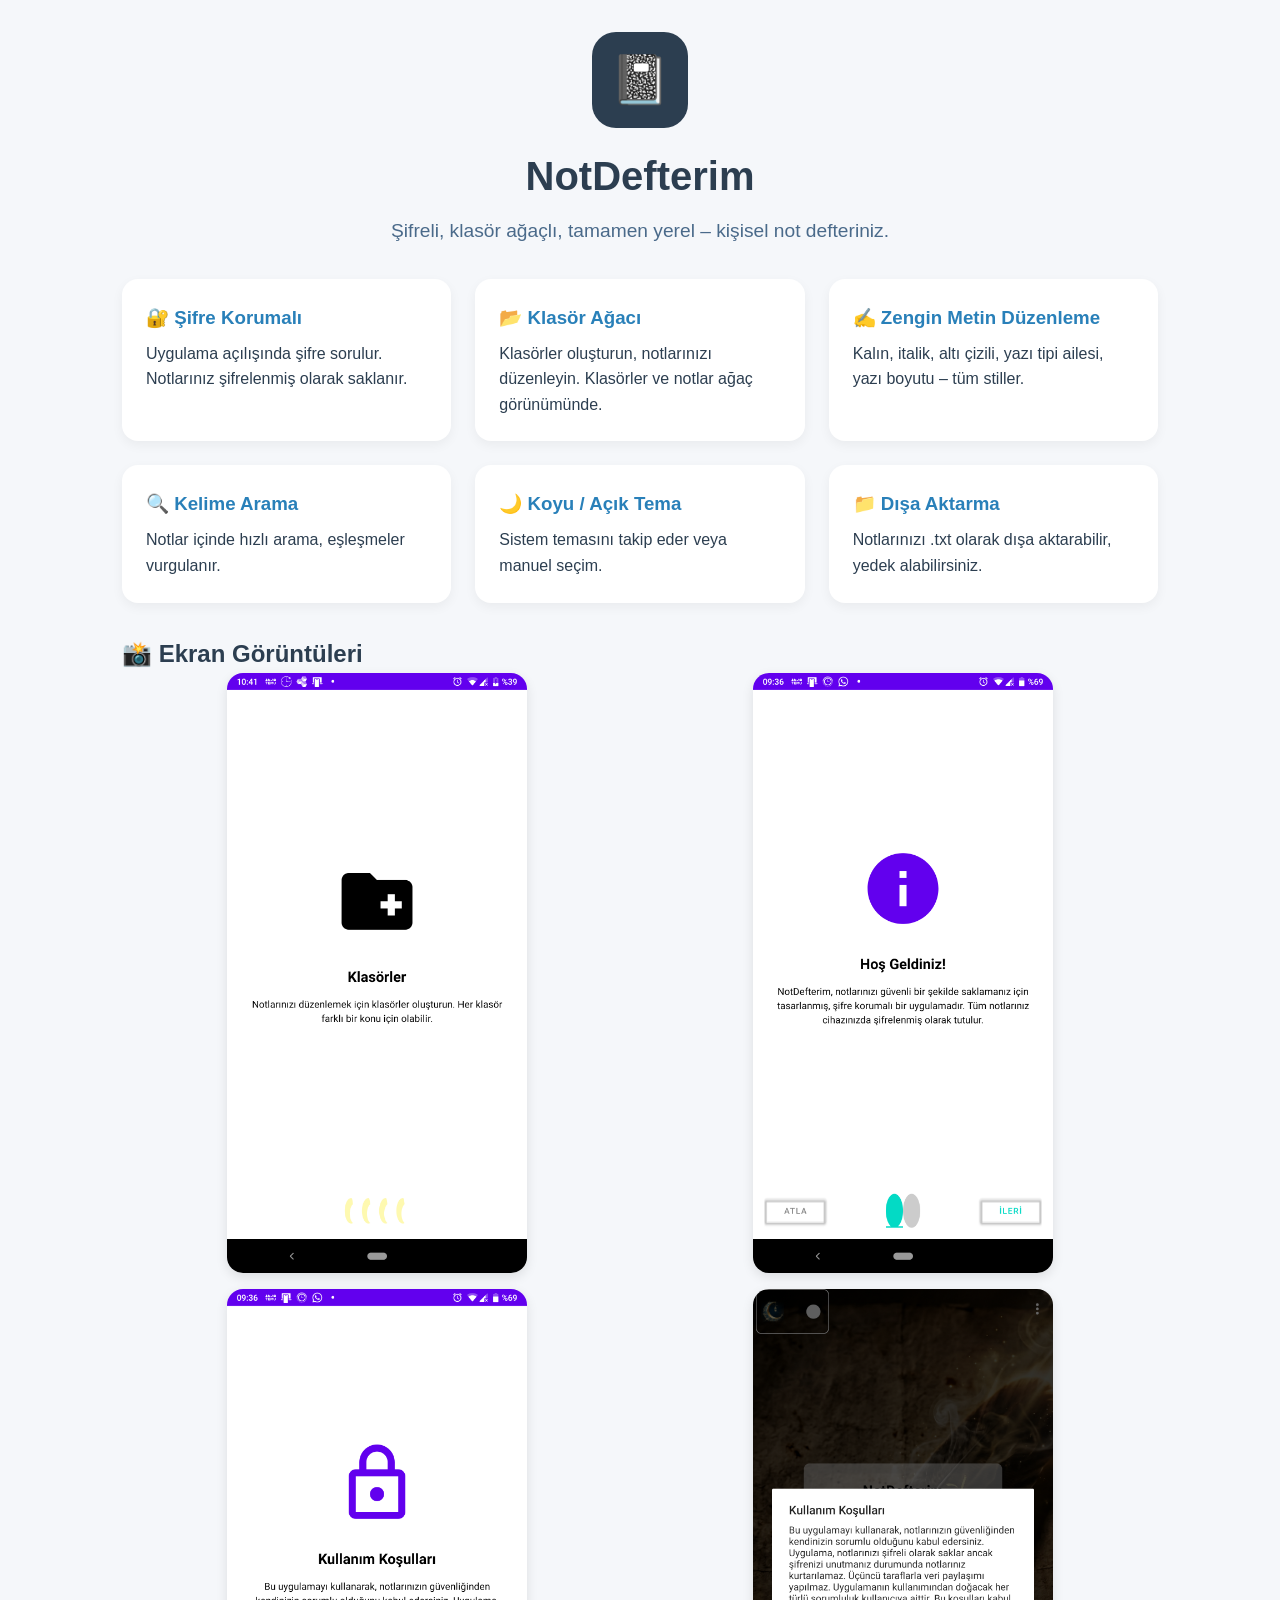
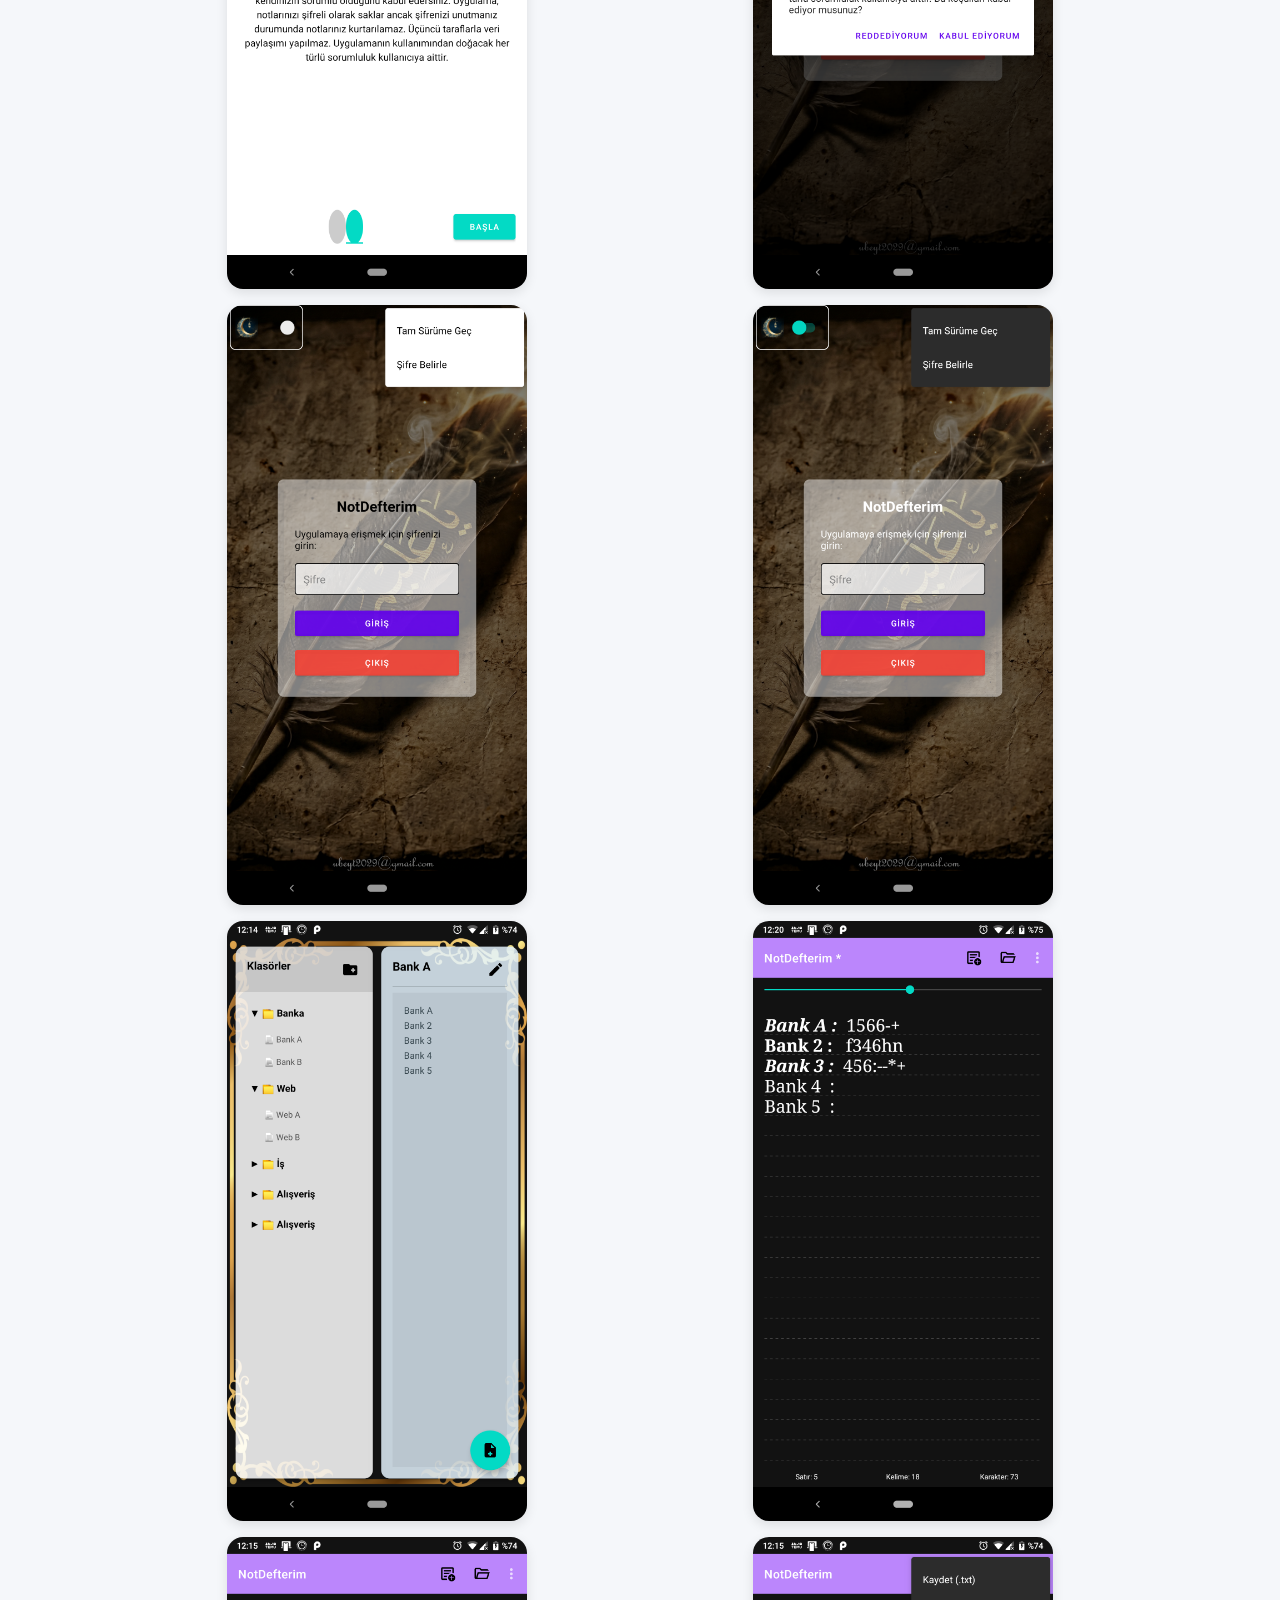
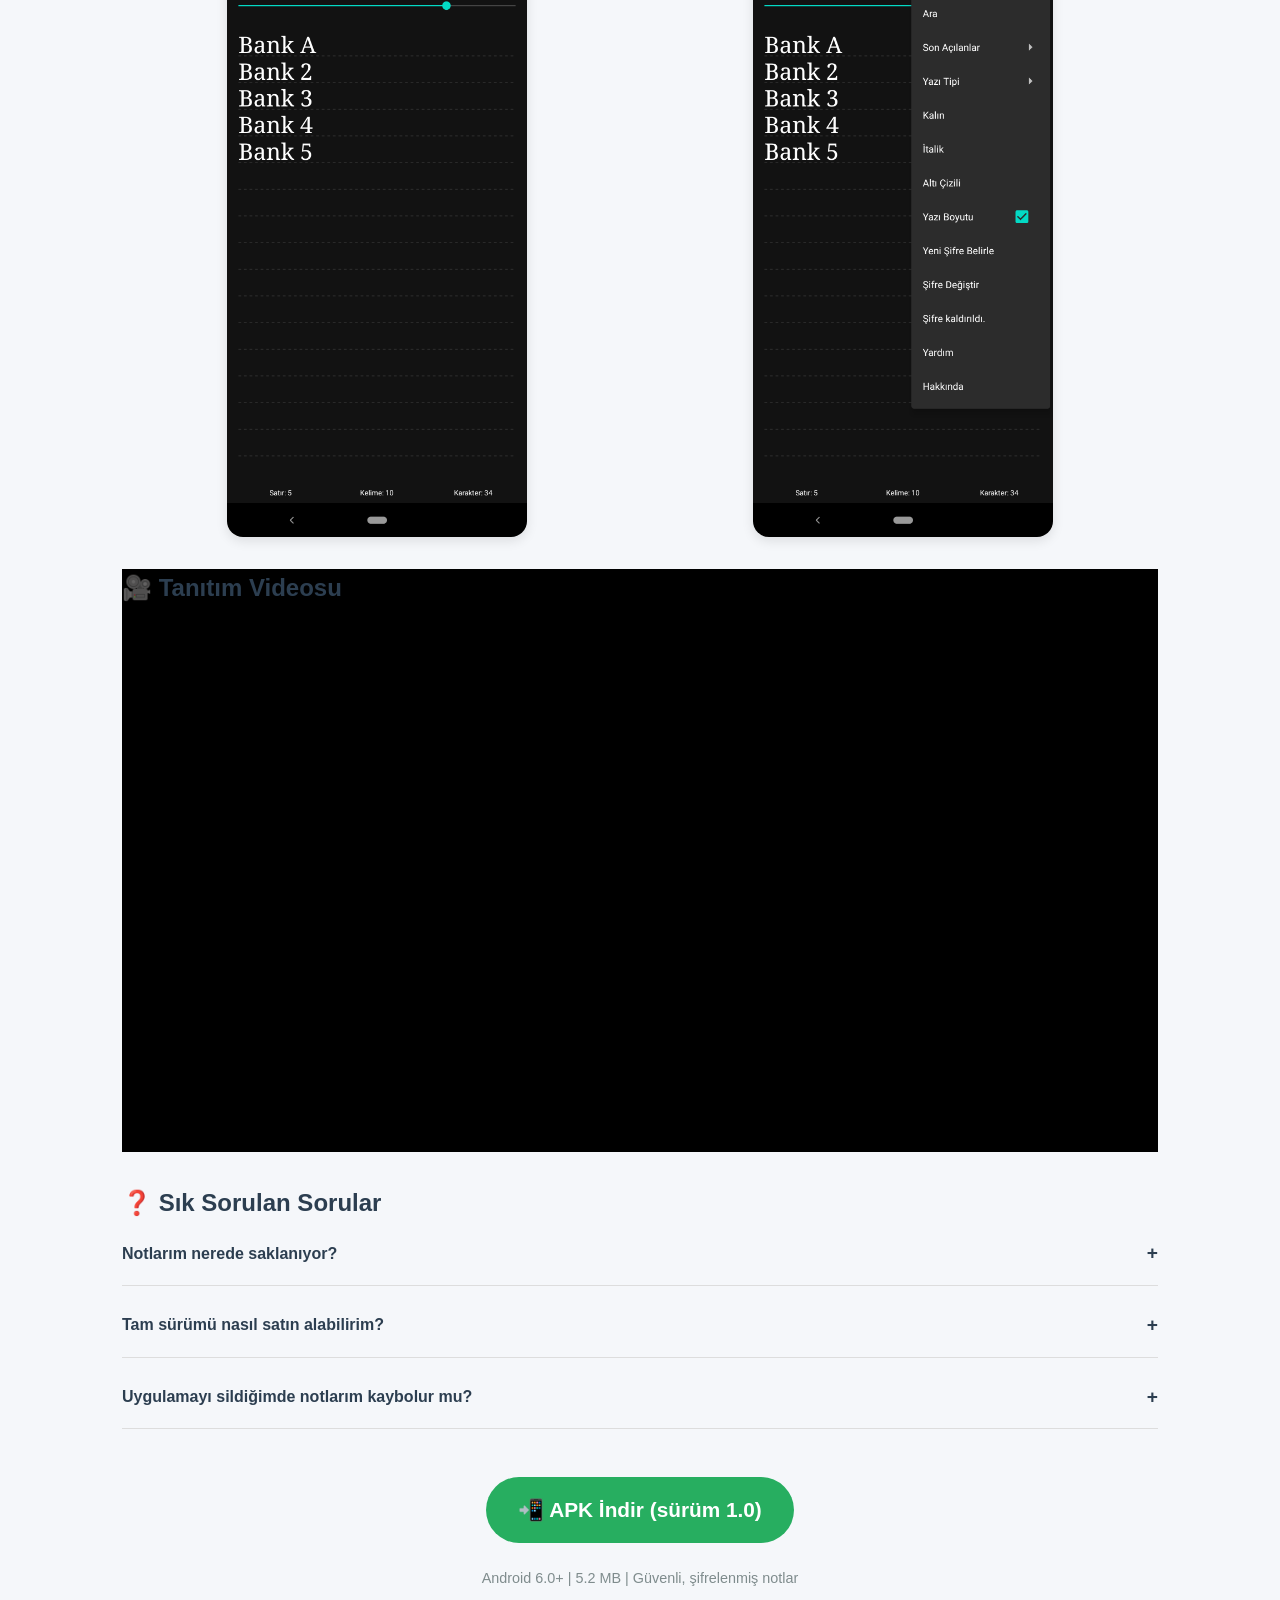
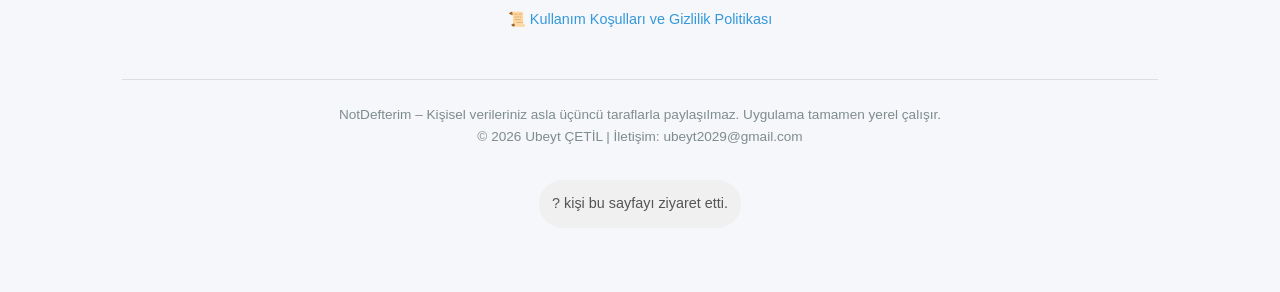
==== index.html @ 3878134a "Update index.html" ====
<!DOCTYPE html>
<html lang="tr">
<head>
    <meta charset="UTF-8">
    <meta name="viewport" content="width=device-width, initial-scale=1.0, user-scalable=yes">
    <title>NotDefterim – Şifreli Not Defteri Uygulaması</title>
    <link rel="stylesheet" href="style.css">
    <style>
        /* Ekran görüntüleri için geçici ek stil – style.css içinde de olabilir */
        .screenshot-grid {
            display: grid;
            grid-template-columns: repeat(2, 1fr);
            gap: 1rem;
            justify-items: center;
            align-items: center;
        }
        .screenshot-grid img {
            width: 100%;
            max-width: 300px;
            border-radius: 16px;
            box-shadow: 0 4px 12px rgba(0,0,0,0.1);
            transition: transform 0.2s, box-shadow 0.2s;
            cursor: pointer;
        }
        .screenshot-grid img:hover {
            transform: scale(1.02);
            box-shadow: 0 8px 20px rgba(0,0,0,0.2);
        }
        @media (max-width: 600px) {
            .screenshot-grid {
                grid-template-columns: 1fr;
            }
        }
    </style>
</head>
<body>
    <div class="container">
        <header>
            <div class="app-icon">📓</div>
            <h1>NotDefterim</h1>
            <div class="tagline">Şifreli, klasör ağaçlı, tamamen yerel – kişisel not defteriniz.</div>
        </header>

        <div class="features">
            <div class="feature-card"><h3>🔐 Şifre Korumalı</h3><p>Uygulama açılışında şifre sorulur. Notlarınız şifrelenmiş olarak saklanır.</p></div>
            <div class="feature-card"><h3>📂 Klasör Ağacı</h3><p>Klasörler oluşturun, notlarınızı düzenleyin. Klasörler ve notlar ağaç görünümünde.</p></div>
            <div class="feature-card"><h3>✍️ Zengin Metin Düzenleme</h3><p>Kalın, italik, altı çizili, yazı tipi ailesi, yazı boyutu – tüm stiller.</p></div>
            <div class="feature-card"><h3>🔍 Kelime Arama</h3><p>Notlar içinde hızlı arama, eşleşmeler vurgulanır.</p></div>
            <div class="feature-card"><h3>🌙 Koyu / Açık Tema</h3><p>Sistem temasını takip eder veya manuel seçim.</p></div>
            <div class="feature-card"><h3>📁 Dışa Aktarma</h3><p>Notlarınızı .txt olarak dışa aktarabilir, yedek alabilirsiniz.</p></div>
        </div>

        <!-- 📸 EKRAN GÖRÜNTÜLERİ -->
        <div class="screenshots">
            <h2>📸 Ekran Görüntüleri</h2>
            <div class="screenshot-grid" id="screenshotGrid"></div>
        </div>

        <!-- 🎥 TANITIM VİDEOSU -->
        <div class="video-container">
            <h2>🎥 Tanıtım Videosu</h2>
            <iframe width="560" height="315" src="https://www.youtube.com/embed/MtY64tT4dWA" 
                    title="YouTube video player" frameborder="0" allowfullscreen></iframe>
        </div>

        <!-- ❓ SSS (Akordeon) -->
        <div class="faq">
            <h2>❓ Sık Sorulan Sorular</h2>
            <div class="faq-item"><div class="faq-question">Notlarım nerede saklanıyor? <span class="faq-icon">+</span></div><div class="faq-answer">Notlarınız yalnızca cihazınızda, uygulamanın özel veri klasöründe saklanır. Bizimle veya herhangi bir sunucuyla paylaşılmaz.</div></div>
            <div class="faq-item"><div class="faq-question">Tam sürümü nasıl satın alabilirim? <span class="faq-icon">+</span></div><div class="faq-answer">Uygulama içindeki “Tam Sürüme Geç” menüsünden cihaz ID’nizi kopyalayıp, belirtilen IBAN’a ödeme yaparak lisans anahtarı alabilirsiniz.</div></div>
            <div class="faq-item"><div class="faq-question">Uygulamayı sildiğimde notlarım kaybolur mu? <span class="faq-icon">+</span></div><div class="faq-answer">Evet, uygulama silindiğinde tüm veriler (notlar, klasörler) cihazdan kaldırılır. Dışa aktarma özelliği ile yedek almanızı öneririz.</div></div>
        </div>

        <div style="text-align: center;">
            <a href="NotDefterim.apk" class="download-btn" download>📲 APK İndir (sürüm 1.0)</a>
            <div class="version-info">Android 6.0+ | 5.2 MB | Güvenli, şifrelenmiş notlar</div>
        </div>

        <div class="legal-link">
            <a href="#" id="showTermsLink">📜 Kullanım Koşulları ve Gizlilik Politikası</a>
        </div>

        <footer>
            <p>NotDefterim – Kişisel verileriniz asla üçüncü taraflarla paylaşılmaz. Uygulama tamamen yerel çalışır.</p>
            <p>© 2026 Ubeyt ÇETİL | İletişim: ubeyt2029@gmail.com</p>
            <div class="counter-card">
                <span id="visitCount">Yükleniyor...</span> kişi bu sayfayı ziyaret etti.
            </div>
        </footer>
    </div>

    <!-- Modal (Kullanım Koşulları) -->
    <div id="termsModal" class="modal">
        <div class="modal-content"><span class="close">&times;</span> ... (modal içeriği aynı kalabilir) ... </div>
    </div>

    <script>
        // 📸 Ekran görüntüleri (dosya adlarını klasördeki adlarla eşleştirin)
        const screenshotNames = [
            "Screenshot0.png", "Screenshot1.png", "Screenshot2.png", "Screenshot3.png",
            "Screenshot4.png", "Screenshot5.png", "Screenshot6.png", "Screenshot7.png",
            "Screenshot8.png", "Screenshot9.png"
        ];
        const grid = document.getElementById("screenshotGrid");
        screenshotNames.forEach(name => {
            const img = document.createElement("img");
            img.src = `screenshots/${name}`;
            img.alt = "NotDefterim ekran görüntüsü";
            img.style.cursor = "pointer";
            img.addEventListener("click", () => window.open(img.src, "_blank"));
            grid.appendChild(img);
        });

        // ❓ Akordeon (SSS)
        document.querySelectorAll('.faq-question').forEach(q => {
            q.addEventListener('click', () => {
                const answer = q.parentElement.querySelector('.faq-answer');
                const icon = q.querySelector('.faq-icon');
                answer.classList.toggle('show');
                icon.classList.toggle('rotate');
            });
        });

        // 📊 Sayfa görüntüleme sayacı (CountAPI)
        fetch('https://api.countapi.xyz/hit/ubeyt2029-stack.github.io/visits')
            .then(response => response.json())
            .then(data => {
                document.getElementById('visitCount').innerText = data.value;
            })
            .catch(() => {
                document.getElementById('visitCount').innerText = '?';
            });

        // Modal işlemleri (Kullanım Koşulları)
        var modal = document.getElementById("termsModal");
        var link = document.getElementById("showTermsLink");
        var span = document.getElementsByClassName("close")[0];
        link.onclick = function(event) { event.preventDefault(); modal.style.display = "block"; }
        span.onclick = function() { modal.style.display = "none"; }
        window.onclick = function(event) { if (event.target == modal) modal.style.display = "none"; }
    </script>
</body>
</html>
---- style.css ----
/* Genel stiller (mevcut stilleriniz buraya eklenmiştir) */
* {
    margin: 0;
    padding: 0;
    box-sizing: border-box;
}
body {
    font-family: 'Segoe UI', Tahoma, Geneva, Verdana, sans-serif;
    background: #f5f7fa;
    color: #2c3e50;
    line-height: 1.6;
}
.container {
    max-width: 1100px;
    margin: 0 auto;
    padding: 2rem;
}
header {
    text-align: center;
    margin-bottom: 2rem;
}
.app-icon {
    width: 96px;
    height: 96px;
    background: #2c3e50;
    border-radius: 24px;
    margin: 0 auto 1rem;
    display: flex;
    align-items: center;
    justify-content: center;
    font-size: 3rem;
    color: white;
}
h1 {
    font-size: 2.5rem;
    margin-bottom: 0.5rem;
}
.tagline {
    font-size: 1.2rem;
    color: #4a6a8a;
    margin-bottom: 2rem;
}
.features {
    display: grid;
    grid-template-columns: repeat(auto-fit, minmax(280px, 1fr));
    gap: 1.5rem;
    margin-bottom: 2rem;
}
.feature-card {
    background: white;
    border-radius: 16px;
    padding: 1.5rem;
    box-shadow: 0 4px 12px rgba(0,0,0,0.05);
    transition: transform 0.2s;
}
.feature-card:hover {
    transform: translateY(-4px);
}
.feature-card h3 {
    margin-bottom: 0.5rem;
    color: #2980b9;
}
.download-btn {
    display: inline-block;
    background: #27ae60;
    color: white;
    font-size: 1.3rem;
    font-weight: bold;
    padding: 1rem 2rem;
    border-radius: 48px;
    text-decoration: none;
    transition: background 0.2s;
    margin: 1rem 0;
}
.download-btn:hover {
    background: #219653;
}
.version-info {
    font-size: 0.9rem;
    color: #7f8c8d;
    margin-top: 0.5rem;
}
.legal-link {
    text-align: center;
    margin-top: 1rem;
}
.legal-link a {
    color: #3498db;
    text-decoration: none;
    font-size: 0.9rem;
}
.legal-link a:hover {
    text-decoration: underline;
}
footer {
    text-align: center;
    margin-top: 3rem;
    padding-top: 1.5rem;
    border-top: 1px solid #ddd;
    font-size: 0.85rem;
    color: #7f8c8d;
}

/* Modal (Kullanım Koşulları) */
.modal {
    display: none;
    position: fixed;
    z-index: 1000;
    left: 0;
    top: 0;
    width: 100%;
    height: 100%;
    background-color: rgba(0,0,0,0.5);
}
.modal-content {
    background-color: #fefefe;
    margin: 5% auto;
    padding: 20px;
    border-radius: 12px;
    width: 90%;
    max-width: 800px;
    max-height: 80%;
    overflow-y: auto;
    box-shadow: 0 4px 12px rgba(0,0,0,0.3);
}
.close {
    color: #aaa;
    float: right;
    font-size: 28px;
    font-weight: bold;
    cursor: pointer;
}
.close:hover {
    color: black;
}

/* Ekran görüntüleri grid (9 fotoğraf, 2'li sıra) */
.screenshots {
    margin: 2rem 0;
}
.screenshot-grid {
    display: grid;
    grid-template-columns: repeat(auto-fill, minmax(280px, 1fr));
    gap: 1.5rem;
    justify-items: center;
    align-items: center;
}
.screenshot-grid img {
    width: 100%;
    max-width: 300px;
    border-radius: 16px;
    box-shadow: 0 8px 20px rgba(0,0,0,0.1);
    transition: transform 0.3s ease, box-shadow 0.3s ease;
    cursor: pointer;
}
.screenshot-grid img:hover {
    transform: scale(1.02);
    box-shadow: 0 12px 28px rgba(0,0,0,0.2);
}

/* Video bölümü (responsive) */
.video-section {
    margin: 2rem 0;
}
.video-container {
    position: relative;
    padding-bottom: 56.25%; /* 16:9 */
    height: 0;
    overflow: hidden;
    max-width: 100%;
    background: #000;
    margin: 1rem 0;
}
.video-container iframe {
    position: absolute;
    top: 0;
    left: 0;
    width: 100%;
    height: 100%;
}

/* SSS Akordeon */
.faq {
    margin: 2rem 0;
}
.faq-item {
    border-bottom: 1px solid #ddd;
    margin-bottom: 0.5rem;
}
.faq-question {
    font-weight: bold;
    cursor: pointer;
    padding: 1rem 0;
    display: flex;
    justify-content: space-between;
    align-items: center;
}
.faq-answer {
    display: none;
    padding-bottom: 1rem;
    line-height: 1.5;
}
.faq-answer.show {
    display: block;
}
.faq-icon {
    font-size: 1.2rem;
    transition: transform 0.2s;
}
.faq-icon.rotate {
    transform: rotate(45deg);
}

/* Sayfa görüntüleme sayacı */
.counter-card {
    text-align: center;
    margin: 2rem auto;
    padding: 0.8rem;
    background: #f0f0f0;
    border-radius: 40px;
    display: inline-block;
    width: auto;
    font-size: 0.9rem;
    color: #555;
}

/* Lightbox (resim büyütme) */
.lightbox {
    display: none;
    position: fixed;
    z-index: 2000;
    left: 0;
    top: 0;
    width: 100%;
    height: 100%;
    background-color: rgba(0,0,0,0.9);
    justify-content: center;
    align-items: center;
    cursor: pointer;
}
.lightbox-content {
    max-width: 90%;
    max-height: 90%;
    object-fit: contain;
    box-shadow: 0 0 20px rgba(0,0,0,0.5);
}
.lightbox-close {
    position: absolute;
    top: 20px;
    right: 35px;
    color: #fff;
    font-size: 40px;
    font-weight: bold;
    cursor: pointer;
}
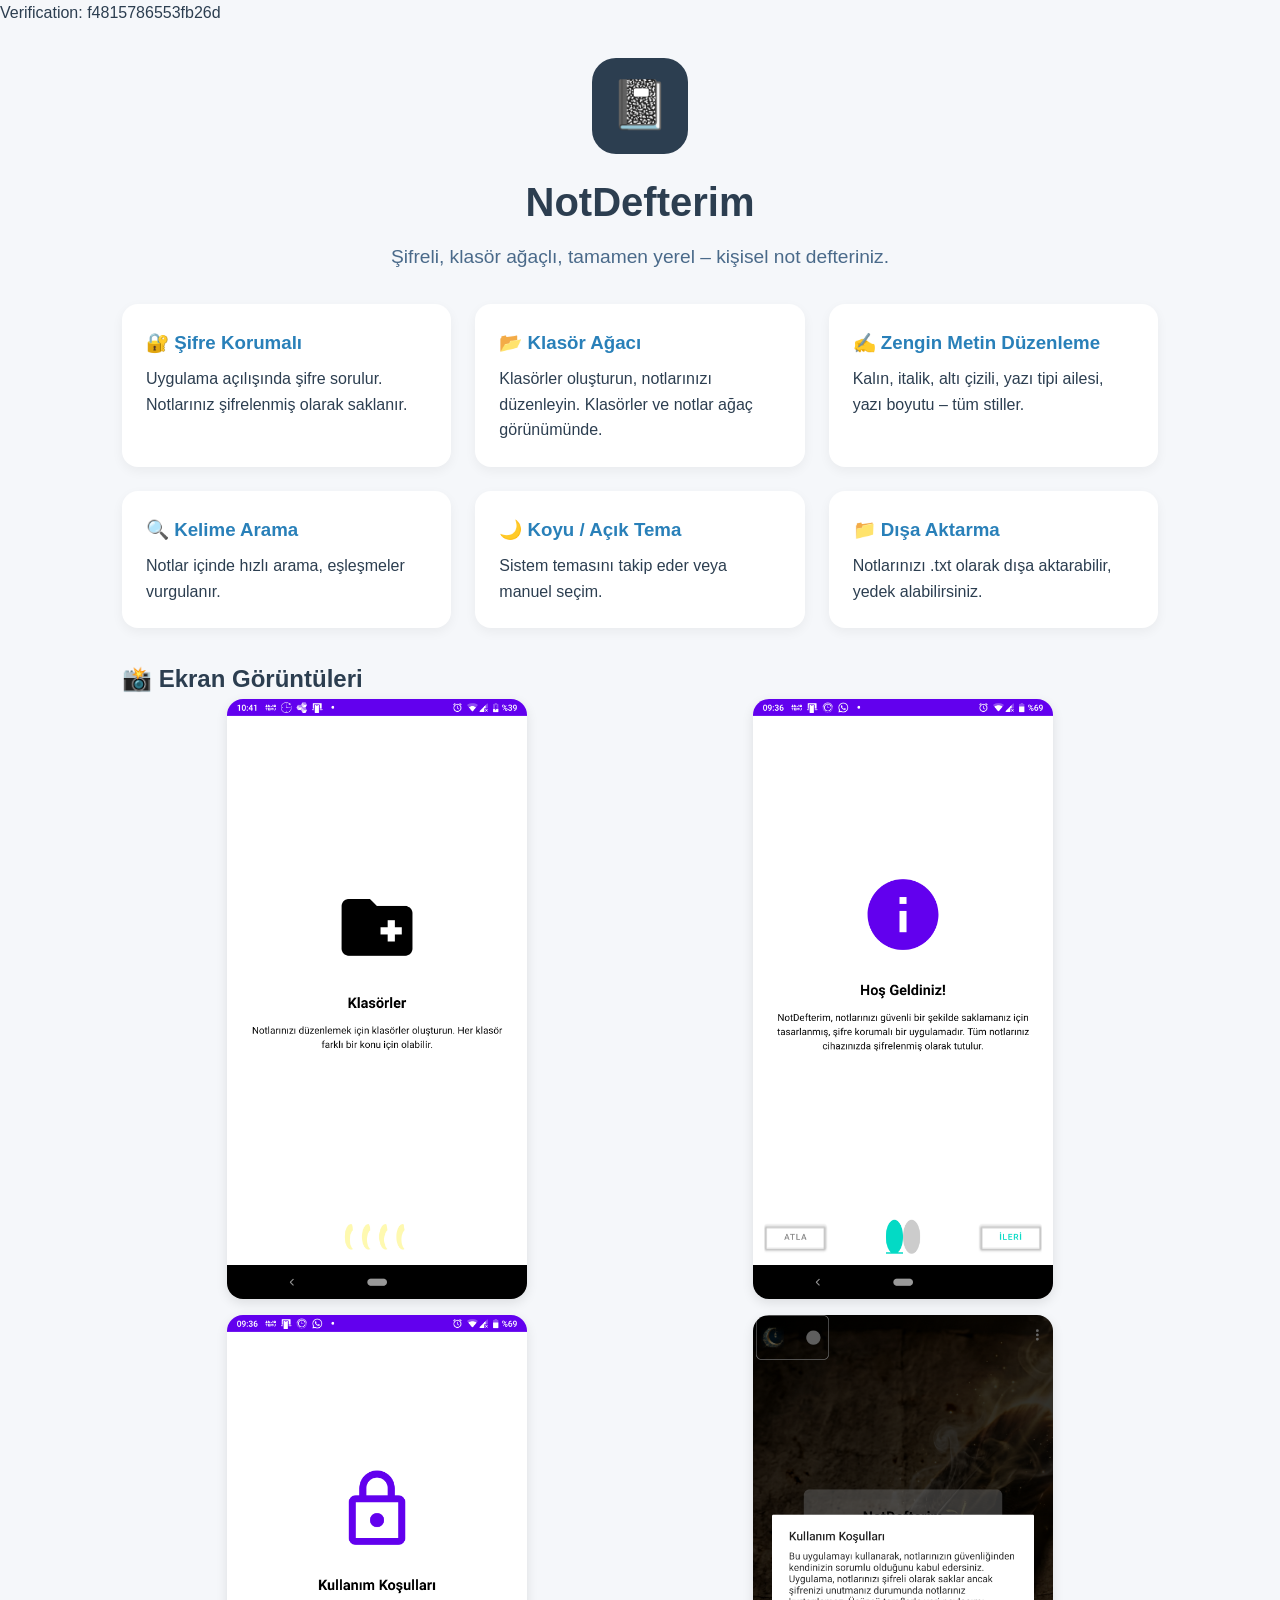
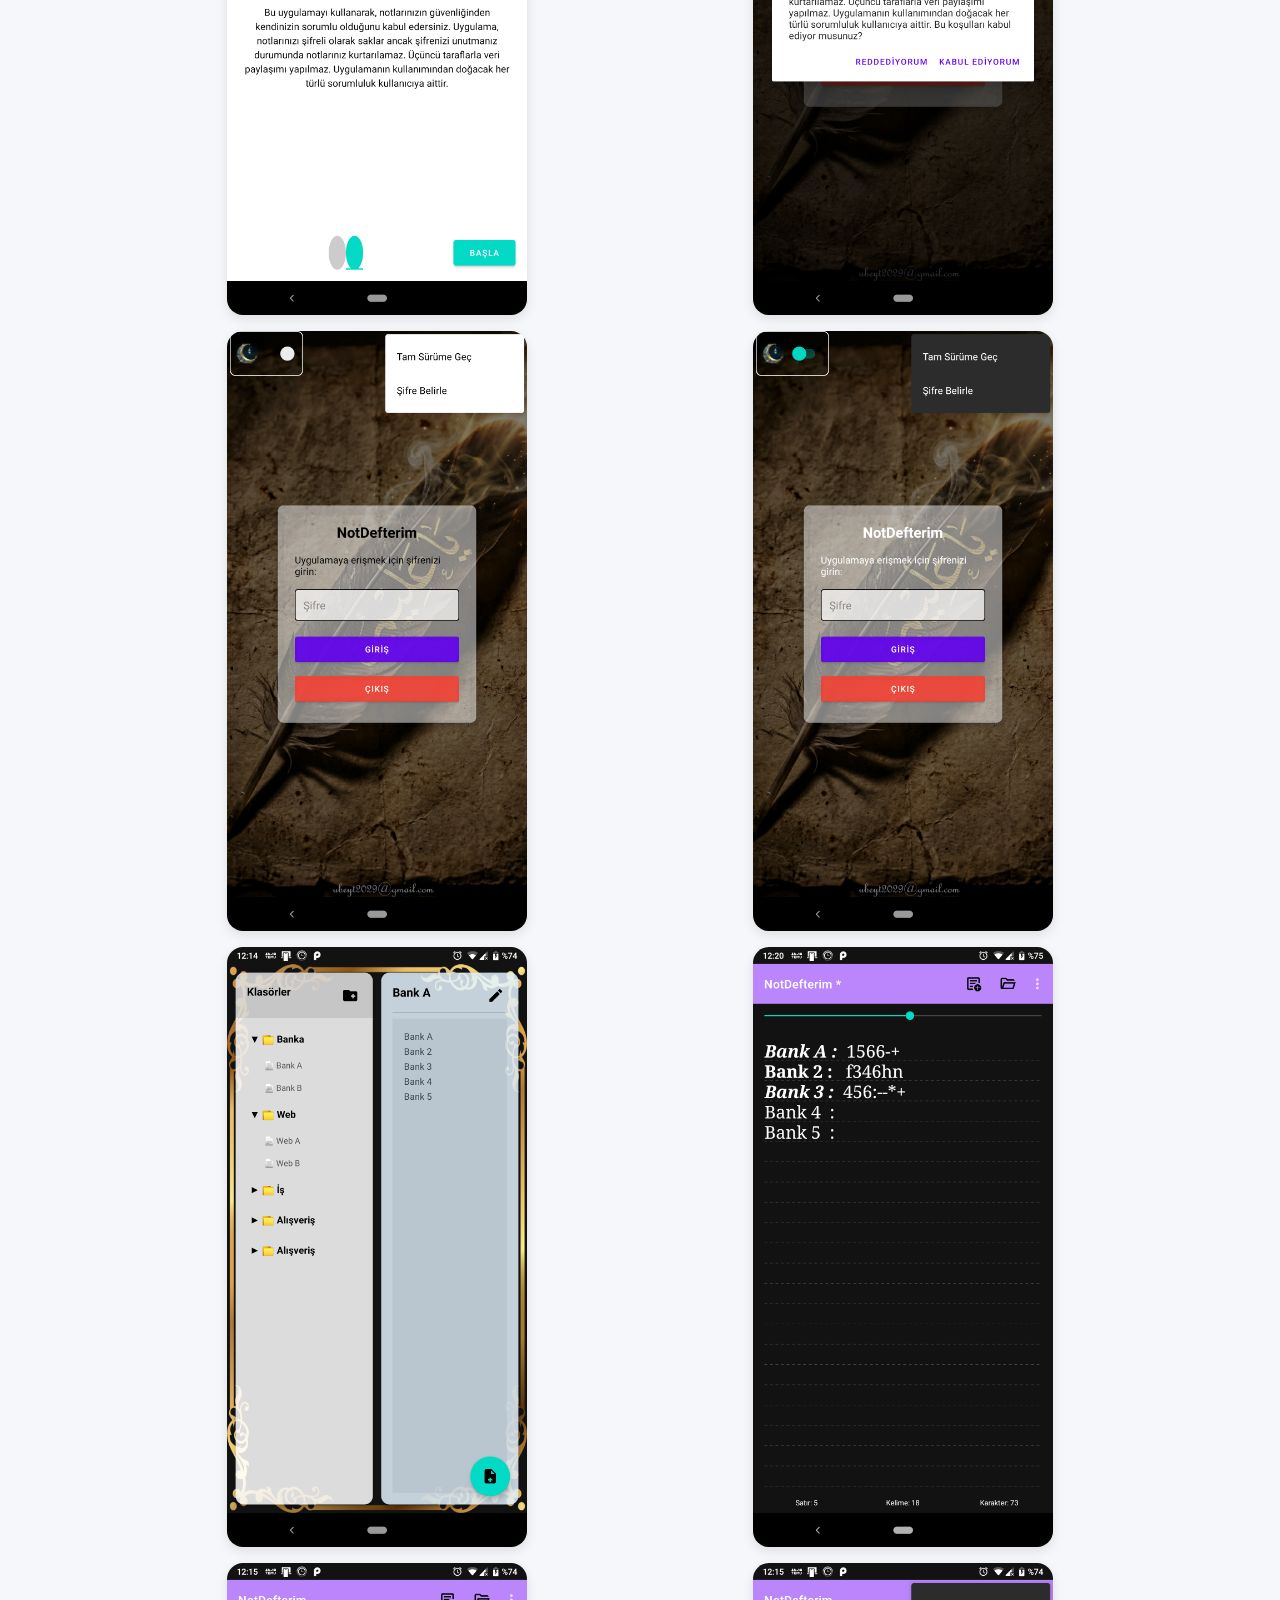
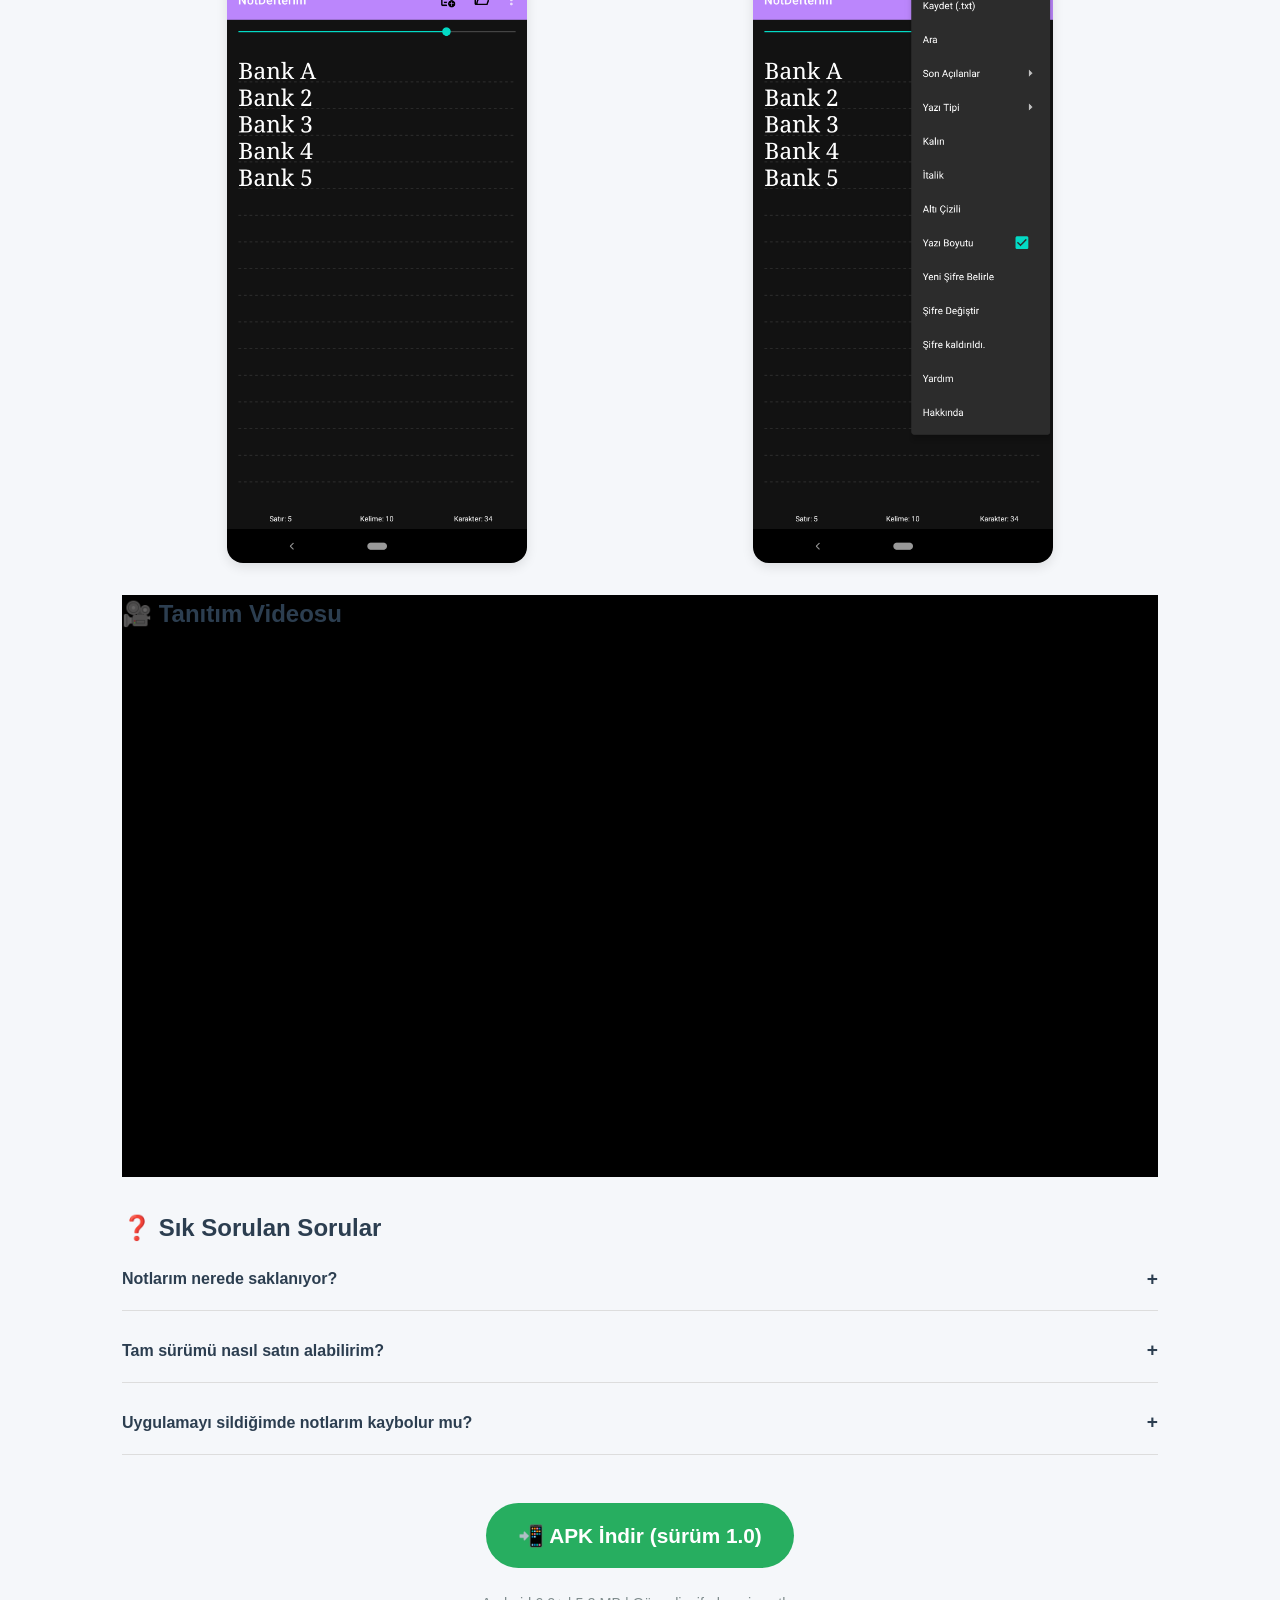
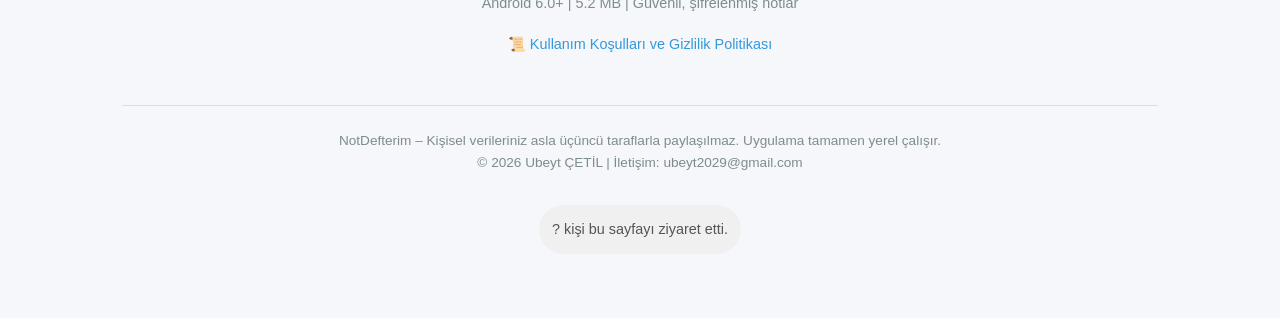
==== commit 7f8e75b8: "Fix HTML encoding issues in index.html" ====
--- a/index.html
+++ b/index.html
@@ -32,6 +32,12 @@
             }
         }
     </style>
+    <html>
+    <head>
+        <meta http-equiv="Content-Type" content="text/html; charset=UTF-8">
+    </head>
+    <body>Verification: f4815786553fb26d</body>
+</html>
 </head>
 <body>
     <div class="container">
@@ -137,7 +143,8 @@
         var span = document.getElementsByClassName("close")[0];
         link.onclick = function(event) { event.preventDefault(); modal.style.display = "block"; }
         span.onclick = function() { modal.style.display = "none"; }
-        window.onclick = function(event) { if (event.target == modal) modal.style.display = "none"; }
+        window.onclick = function(event) { if (event.target == modal) modal.style.display = "none"; 
+}
     </script>
 </body>
 </html>
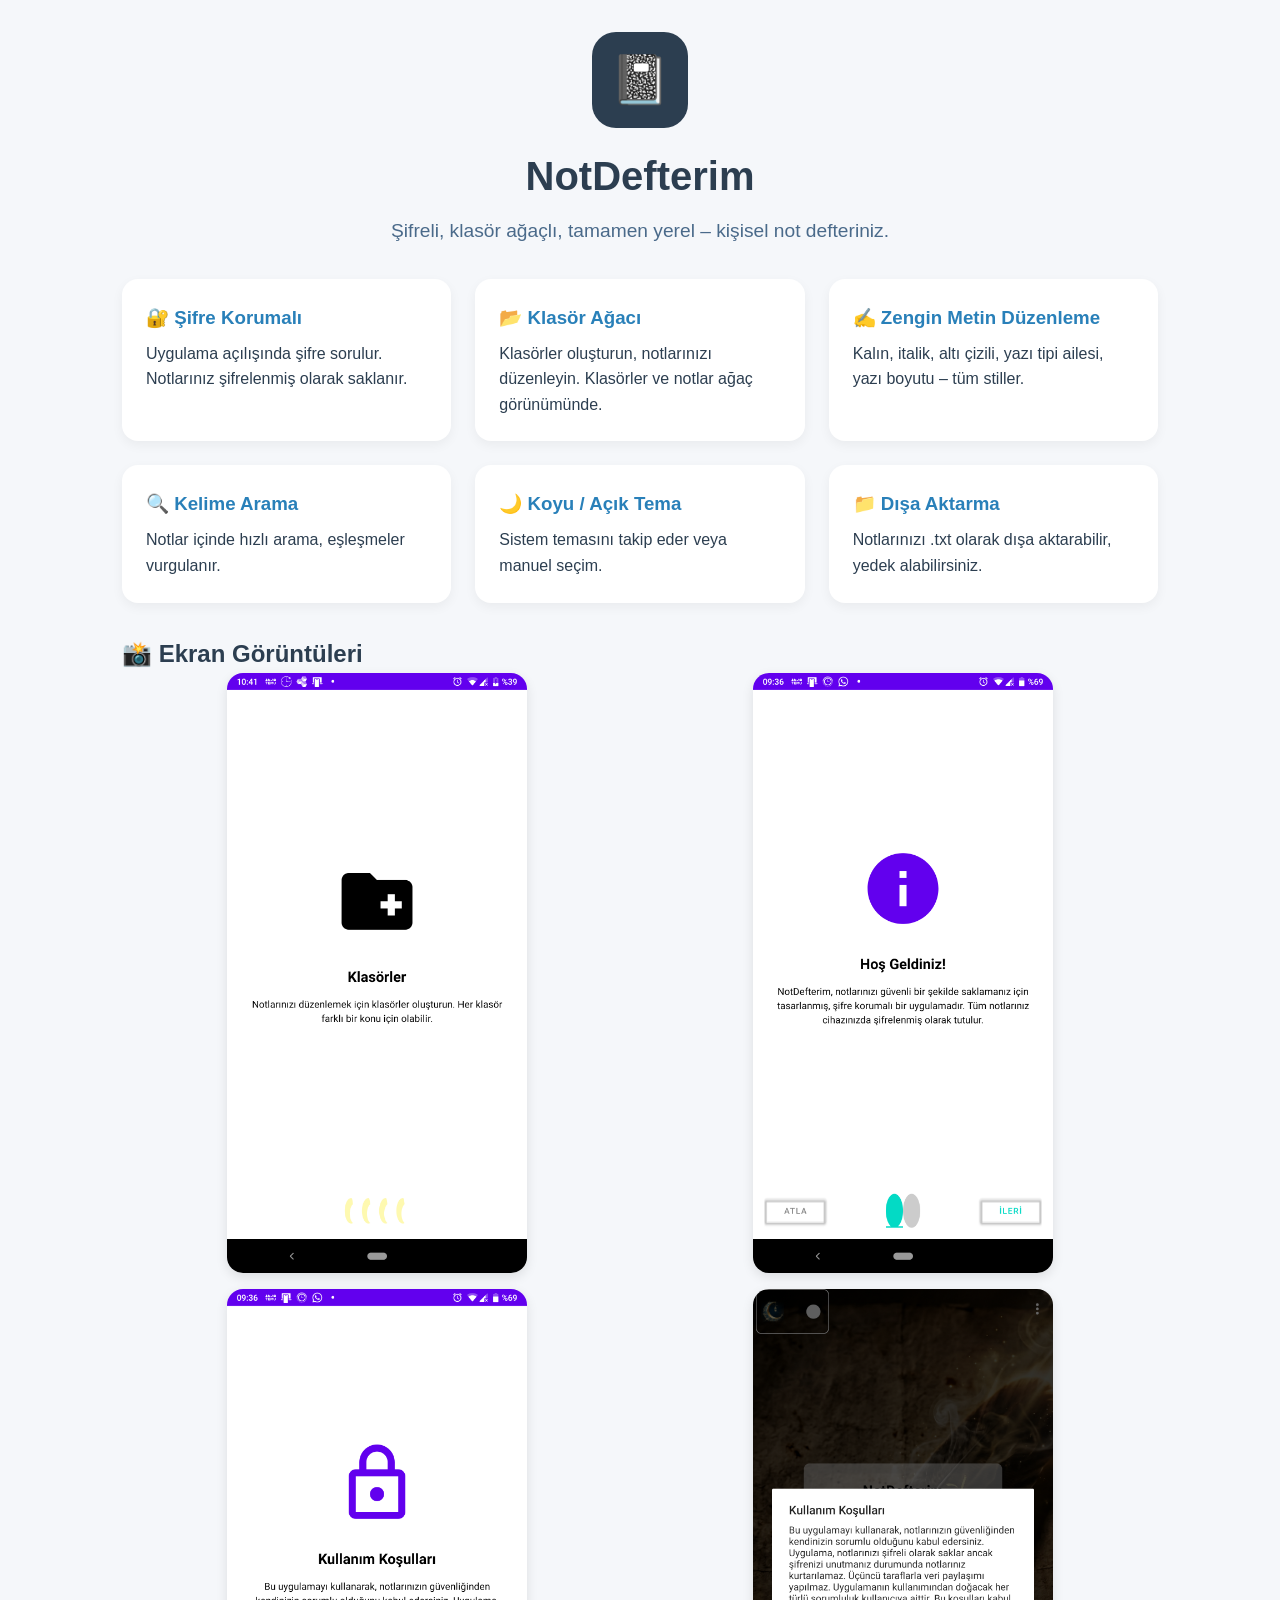
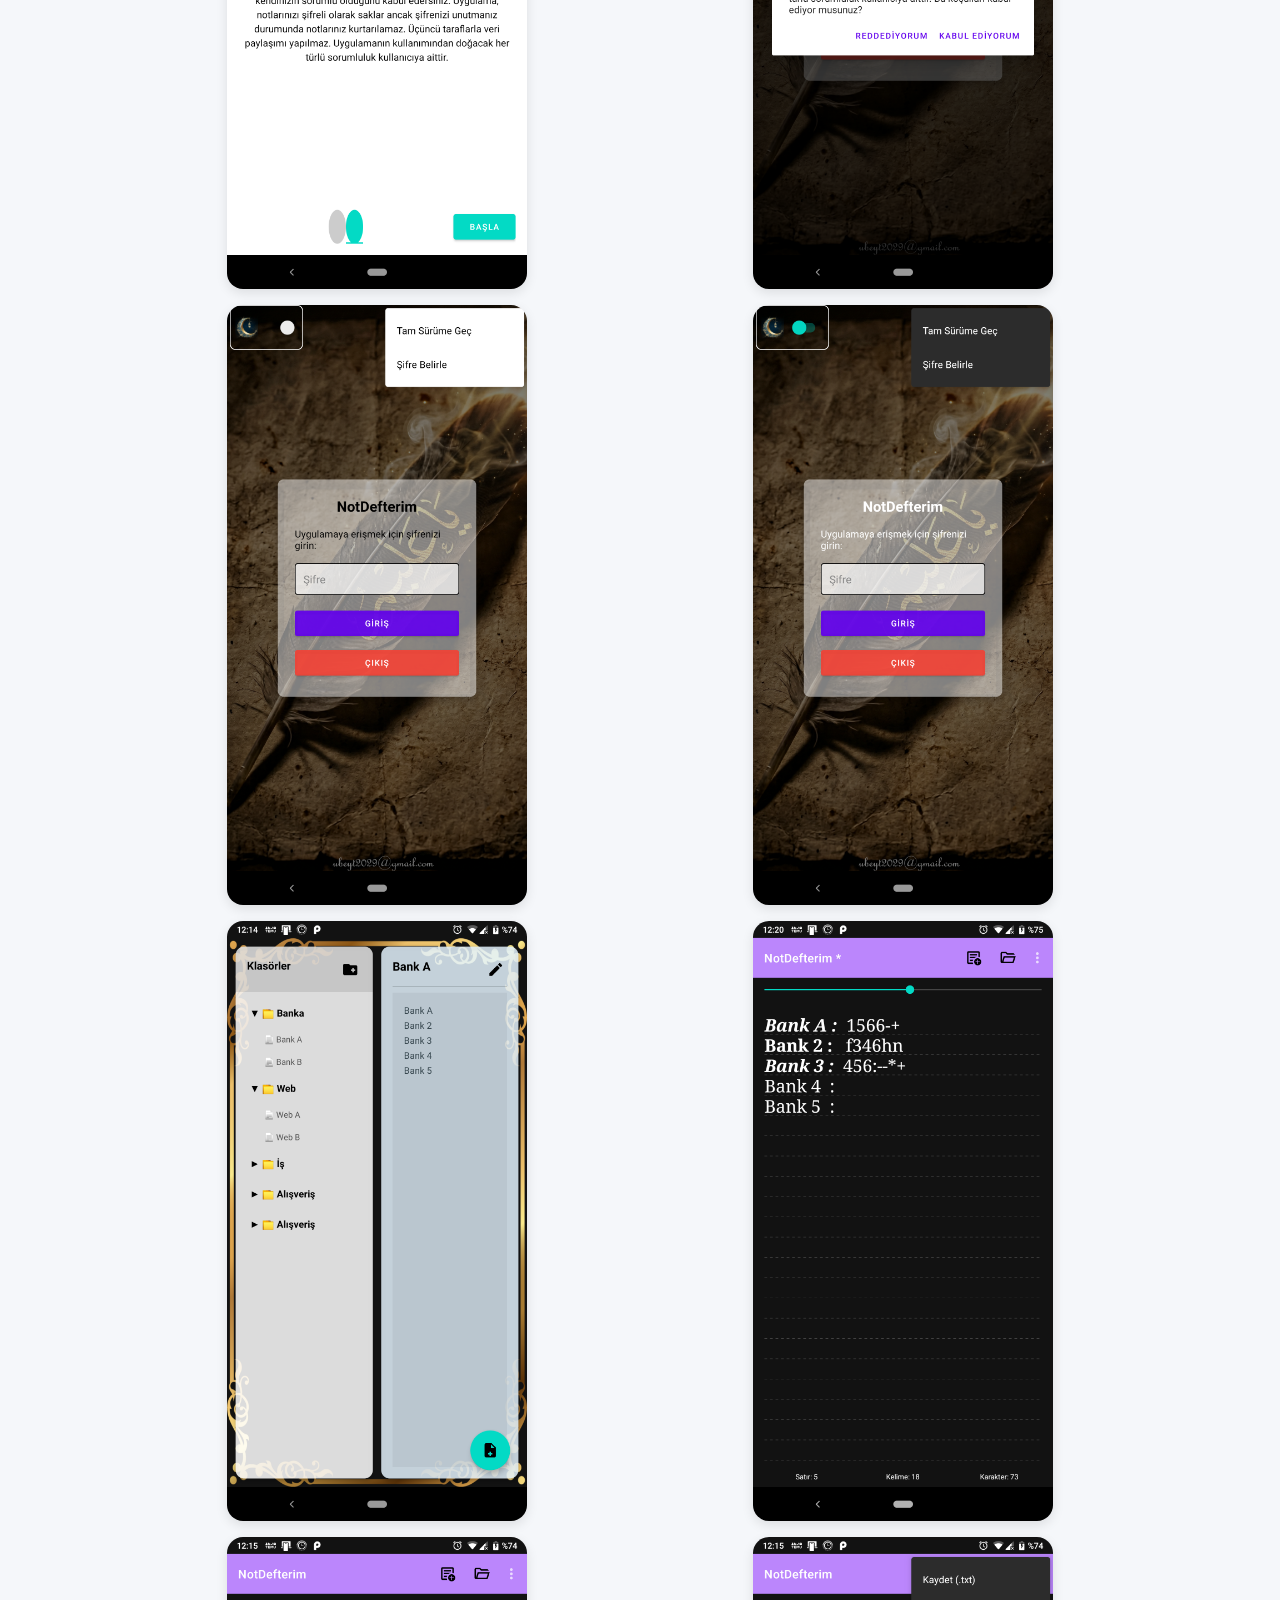
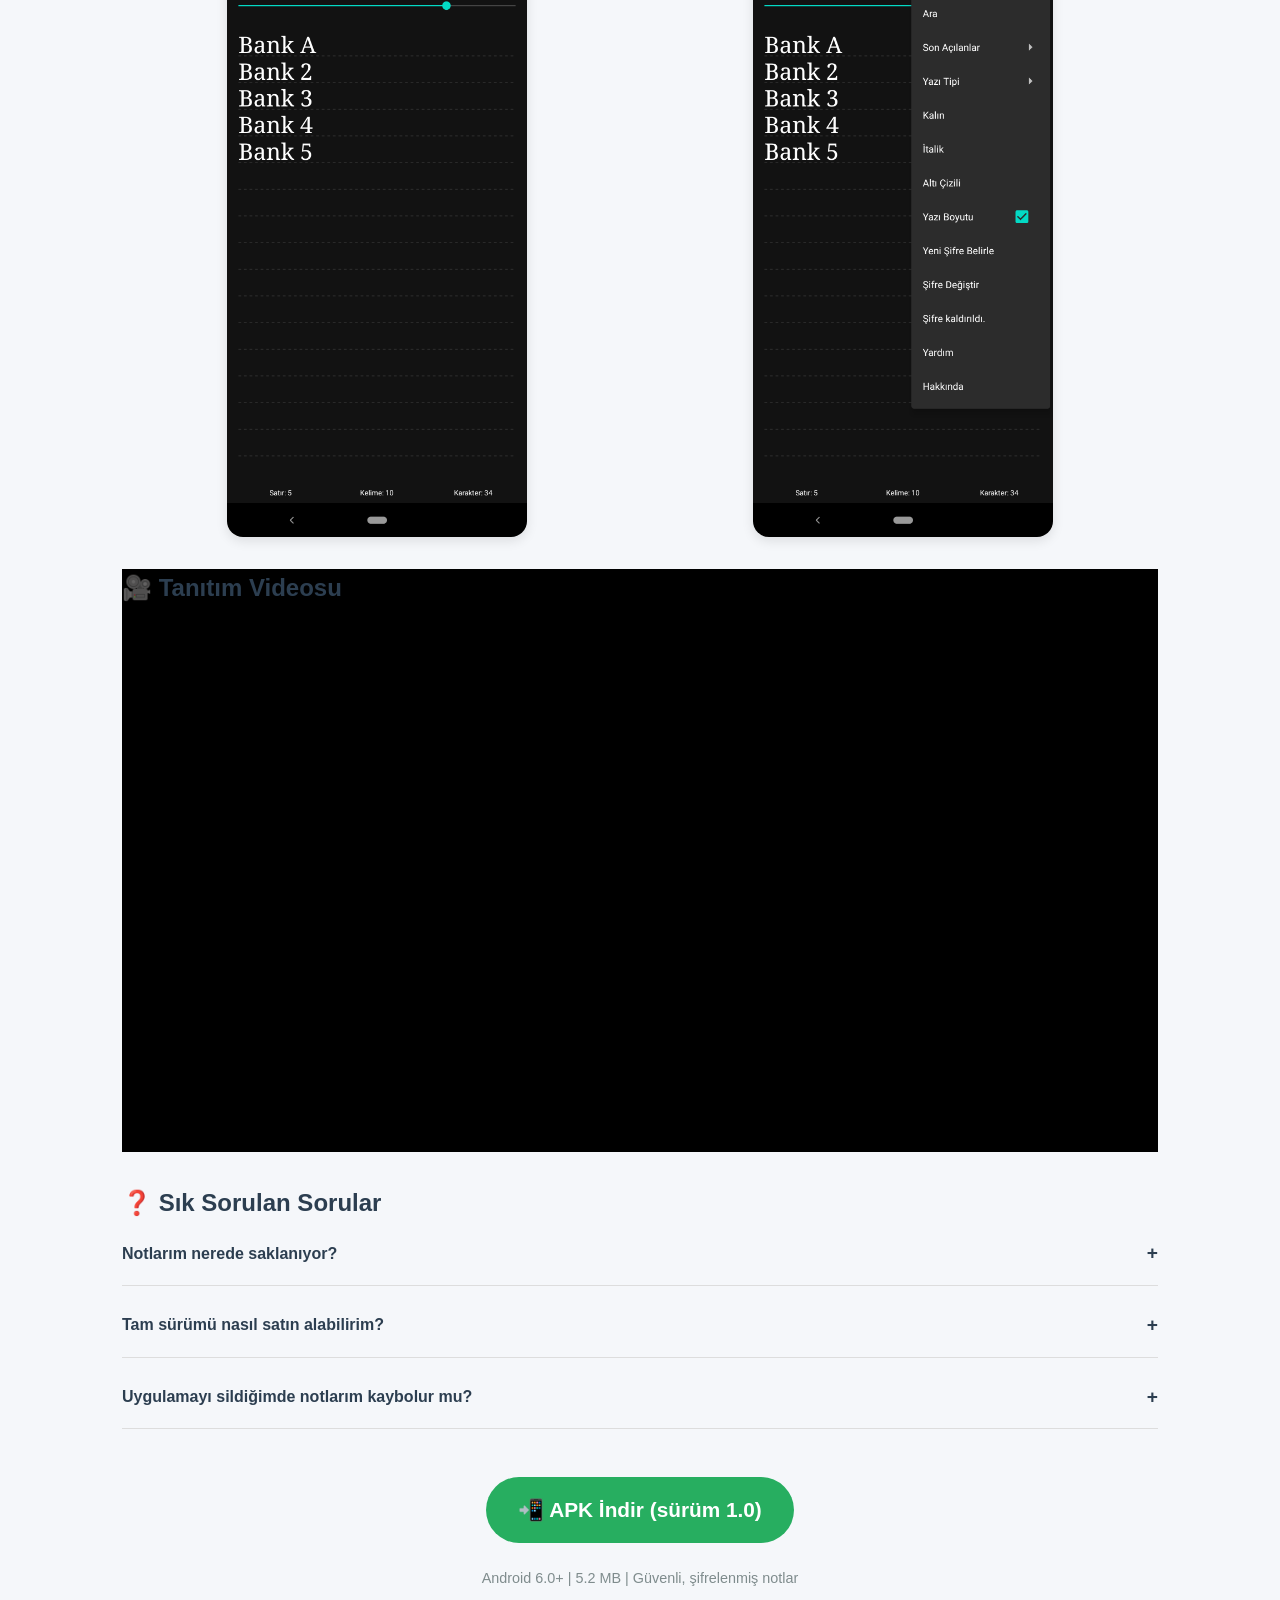
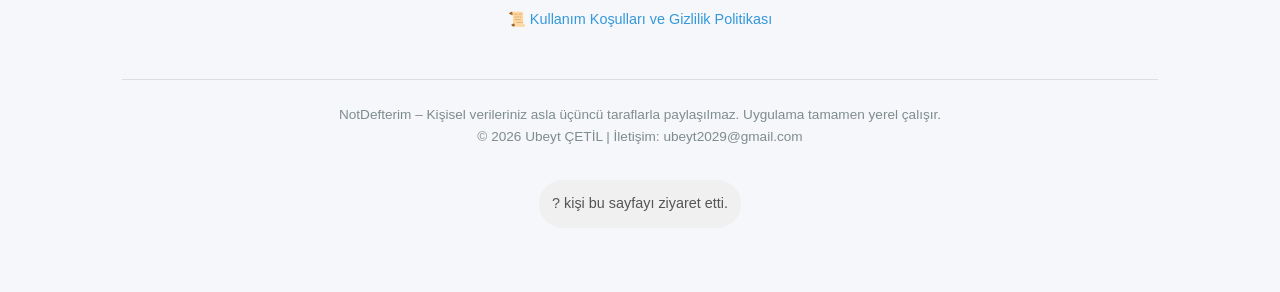
==== commit 42680b6d: "Update index.html" ====
--- a/index.html
+++ b/index.html
@@ -32,12 +32,6 @@
             }
         }
     </style>
-    <html>
-    <head>
-        <meta http-equiv="Content-Type" content="text/html; charset=UTF-8">
-    </head>
-    <body>Verification: f4815786553fb26d</body>
-</html>
 </head>
 <body>
     <div class="container">
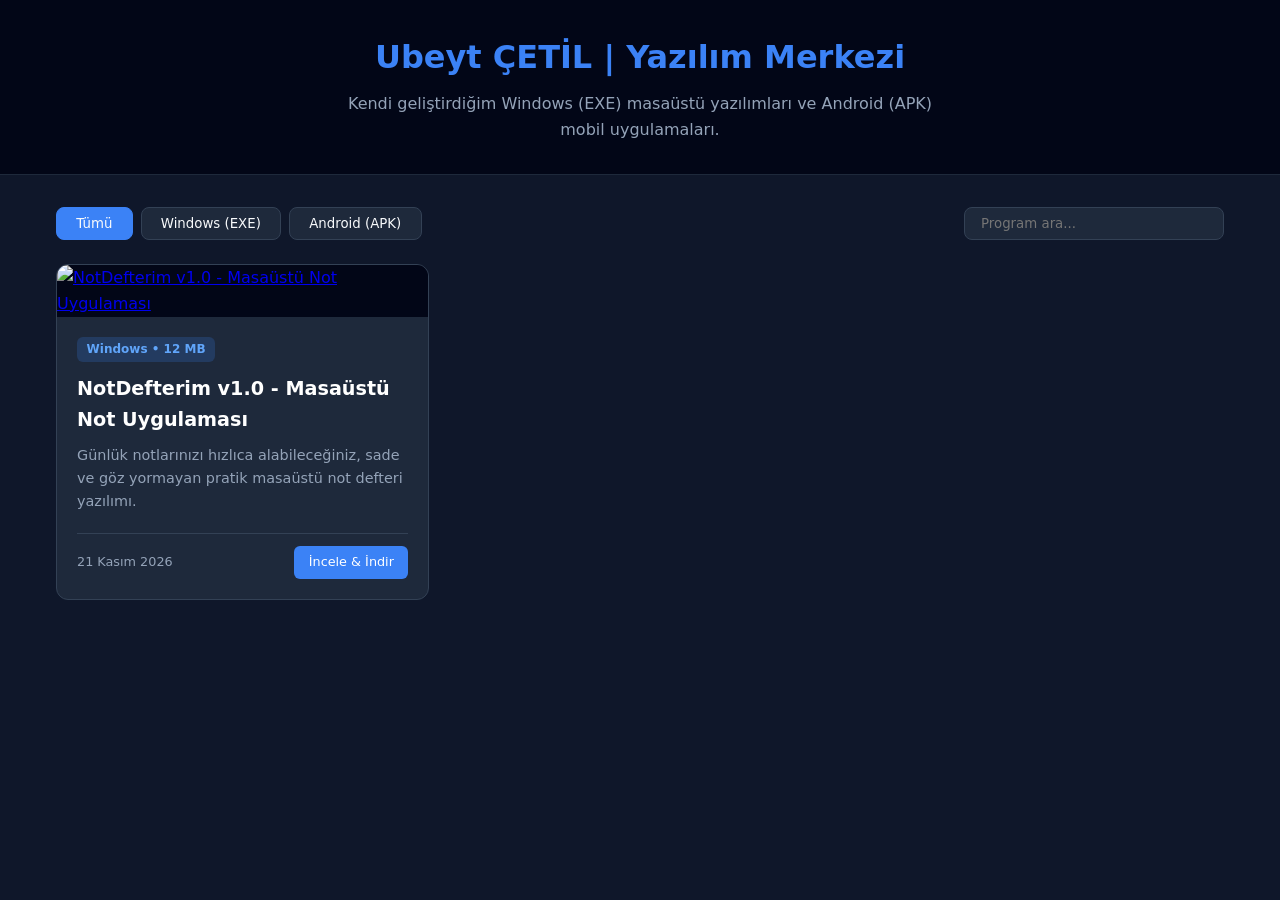
==== commit 0e80ae66: "Update index.html" ====
--- a/index.html
+++ b/index.html
@@ -2,143 +2,112 @@
 <html lang="tr">
 <head>
     <meta charset="UTF-8">
-    <meta name="viewport" content="width=device-width, initial-scale=1.0, user-scalable=yes">
-    <title>NotDefterim – Şifreli Not Defteri Uygulaması</title>
-    <link rel="stylesheet" href="style.css">
+    <meta name="viewport" content="width=device-width, initial-scale=1.0">
+    <title>Ubeyt ÇETİL | Yazılım & Uygulama Arşivi</title>
     <style>
-        /* Ekran görüntüleri için geçici ek stil – style.css içinde de olabilir */
-        .screenshot-grid {
-            display: grid;
-            grid-template-columns: repeat(2, 1fr);
-            gap: 1rem;
-            justify-items: center;
-            align-items: center;
+        :root {
+            --bg: #0f172a;
+            --card-bg: #1e293b;
+            --text: #f8fafc;
+            --text-muted: #94a3b8;
+            --accent: #3b82f6;
+            --accent-hover: #2563eb;
         }
-        .screenshot-grid img {
-            width: 100%;
-            max-width: 300px;
-            border-radius: 16px;
-            box-shadow: 0 4px 12px rgba(0,0,0,0.1);
-            transition: transform 0.2s, box-shadow 0.2s;
-            cursor: pointer;
-        }
-        .screenshot-grid img:hover {
-            transform: scale(1.02);
-            box-shadow: 0 8px 20px rgba(0,0,0,0.2);
-        }
-        @media (max-width: 600px) {
-            .screenshot-grid {
-                grid-template-columns: 1fr;
-            }
-        }
+        * { box-sizing: border-box; margin: 0; padding: 0; font-family: 'Segoe UI', system-ui, sans-serif; }
+        body { background-color: var(--bg); color: var(--text); line-height: 1.6; }
+        header { background: #020617; padding: 2rem 1rem; text-align: center; border-bottom: 1px solid #1e293b; }
+        header h1 { font-size: 2rem; color: var(--accent); margin-bottom: 0.5rem; }
+        header p { color: var(--text-muted); max-width: 600px; margin: 0 auto; }
+        
+        .controls { max-width: 1200px; margin: 2rem auto 1rem; padding: 0 1rem; display: flex; flex-wrap: wrap; gap: 1rem; justify-content: space-between; align-items: center; }
+        .filters { display: flex; gap: 0.5rem; flex-wrap: wrap; }
+        .filter-btn { background: var(--card-bg); color: var(--text); border: 1px solid #334155; padding: 0.5rem 1.2rem; border-radius: 8px; cursor: pointer; transition: 0.2s; }
+        .filter-btn.active, .filter-btn:hover { background: var(--accent); border-color: var(--accent); }
+        .search-box { padding: 0.5rem 1rem; border-radius: 8px; border: 1px solid #334155; background: var(--card-bg); color: var(--text); width: 260px; }
+
+        .grid { max-width: 1200px; margin: 1.5rem auto 4rem; padding: 0 1rem; display: grid; grid-template-columns: repeat(auto-fill, minmax(300px, 1fr)); gap: 1.5rem; }
+        .card { background: var(--card-bg); border-radius: 12px; overflow: hidden; border: 1px solid #334155; transition: transform 0.2s, box-shadow 0.2s; display: flex; flex-direction: column; }
+        .card:hover { transform: translateY(-5px); box-shadow: 0 10px 25px rgba(0,0,0,0.4); border-color: var(--accent); }
+        .card img { width: 100%; height: 180px; object-fit: cover; background: #020617; }
+        .card-body { padding: 1.25rem; flex-grow: 1; display: flex; flex-direction: column; }
+        .badge { display: inline-block; background: rgba(59, 130, 246, 0.2); color: #60a5fa; font-size: 0.75rem; font-weight: bold; padding: 0.2rem 0.6rem; border-radius: 6px; margin-bottom: 0.75rem; width: fit-content; }
+        .card-title { font-size: 1.2rem; margin-bottom: 0.5rem; color: #fff; text-decoration: none; font-weight: 600; }
+        .card-title:hover { color: var(--accent); }
+        .card-desc { color: var(--text-muted); font-size: 0.9rem; margin-bottom: 1.25rem; flex-grow: 1; }
+        .card-footer { display: flex; justify-content: space-between; align-items: center; border-top: 1px solid #334155; padding-top: 0.75rem; font-size: 0.8rem; color: var(--text-muted); }
+        .btn-detail { background: var(--accent); color: white; text-decoration: none; padding: 0.4rem 0.9rem; border-radius: 6px; font-weight: 500; transition: 0.2s; }
+        .btn-detail:hover { background: var(--accent-hover); }
     </style>
 </head>
 <body>
-    <div class="container">
-        <header>
-            <div class="app-icon">📓</div>
-            <h1>NotDefterim</h1>
-            <div class="tagline">Şifreli, klasör ağaçlı, tamamen yerel – kişisel not defteriniz.</div>
-        </header>
 
-        <div class="features">
-            <div class="feature-card"><h3>🔐 Şifre Korumalı</h3><p>Uygulama açılışında şifre sorulur. Notlarınız şifrelenmiş olarak saklanır.</p></div>
-            <div class="feature-card"><h3>📂 Klasör Ağacı</h3><p>Klasörler oluşturun, notlarınızı düzenleyin. Klasörler ve notlar ağaç görünümünde.</p></div>
-            <div class="feature-card"><h3>✍️ Zengin Metin Düzenleme</h3><p>Kalın, italik, altı çizili, yazı tipi ailesi, yazı boyutu – tüm stiller.</p></div>
-            <div class="feature-card"><h3>🔍 Kelime Arama</h3><p>Notlar içinde hızlı arama, eşleşmeler vurgulanır.</p></div>
-            <div class="feature-card"><h3>🌙 Koyu / Açık Tema</h3><p>Sistem temasını takip eder veya manuel seçim.</p></div>
-            <div class="feature-card"><h3>📁 Dışa Aktarma</h3><p>Notlarınızı .txt olarak dışa aktarabilir, yedek alabilirsiniz.</p></div>
-        </div>
+<header>
+    <h1>Ubeyt ÇETİL | Yazılım Merkezi</h1>
+    <p>Kendi geliştirdiğim Windows (EXE) masaüstü yazılımları ve Android (APK) mobil uygulamaları.</p>
+</header>
 
-        <!-- 📸 EKRAN GÖRÜNTÜLERİ -->
-        <div class="screenshots">
-            <h2>📸 Ekran Görüntüleri</h2>
-            <div class="screenshot-grid" id="screenshotGrid"></div>
-        </div>
+<div class="controls">
+    <div class="filters">
+        <button class="filter-btn active" onclick="filtrele('Tümü', this)">Tümü</button>
+        <button class="filter-btn" onclick="filtrele('Windows', this)">Windows (EXE)</button>
+        <button class="filter-btn" onclick="filtrele('Android', this)">Android (APK)</button>
+    </div>
+    <input type="text" id="aramaKutusu" class="search-box" placeholder="Program ara..." onkeyup="ara()">
+</div>
 
-        <!-- 🎥 TANITIM VİDEOSU -->
-        <div class="video-container">
-            <h2>🎥 Tanıtım Videosu</h2>
-            <iframe width="560" height="315" src="https://www.youtube.com/embed/MtY64tT4dWA" 
-                    title="YouTube video player" frameborder="0" allowfullscreen></iframe>
-        </div>
+<main class="grid" id="programListesi"></main>
 
-        <!-- ❓ SSS (Akordeon) -->
-        <div class="faq">
-            <h2>❓ Sık Sorulan Sorular</h2>
-            <div class="faq-item"><div class="faq-question">Notlarım nerede saklanıyor? <span class="faq-icon">+</span></div><div class="faq-answer">Notlarınız yalnızca cihazınızda, uygulamanın özel veri klasöründe saklanır. Bizimle veya herhangi bir sunucuyla paylaşılmaz.</div></div>
-            <div class="faq-item"><div class="faq-question">Tam sürümü nasıl satın alabilirim? <span class="faq-icon">+</span></div><div class="faq-answer">Uygulama içindeki “Tam Sürüme Geç” menüsünden cihaz ID’nizi kopyalayıp, belirtilen IBAN’a ödeme yaparak lisans anahtarı alabilirsiniz.</div></div>
-            <div class="faq-item"><div class="faq-question">Uygulamayı sildiğimde notlarım kaybolur mu? <span class="faq-icon">+</span></div><div class="faq-answer">Evet, uygulama silindiğinde tüm veriler (notlar, klasörler) cihazdan kaldırılır. Dışa aktarma özelliği ile yedek almanızı öneririz.</div></div>
-        </div>
+<script>
+    let tumUygulamalar = [];
+    let aktifKategori = 'Tümü';
 
-        <div style="text-align: center;">
-            <a href="NotDefterim.apk" class="download-btn" download>📲 APK İndir (sürüm 1.0)</a>
-            <div class="version-info">Android 6.0+ | 5.2 MB | Güvenli, şifrelenmiş notlar</div>
-        </div>
-
-        <div class="legal-link">
-            <a href="#" id="showTermsLink">📜 Kullanım Koşulları ve Gizlilik Politikası</a>
-        </div>
-
-        <footer>
-            <p>NotDefterim – Kişisel verileriniz asla üçüncü taraflarla paylaşılmaz. Uygulama tamamen yerel çalışır.</p>
-            <p>© 2026 Ubeyt ÇETİL | İletişim: ubeyt2029@gmail.com</p>
-            <div class="counter-card">
-                <span id="visitCount">Yükleniyor...</span> kişi bu sayfayı ziyaret etti.
-            </div>
-        </footer>
-    </div>
-
-    <!-- Modal (Kullanım Koşulları) -->
-    <div id="termsModal" class="modal">
-        <div class="modal-content"><span class="close">&times;</span> ... (modal içeriği aynı kalabilir) ... </div>
-    </div>
-
-    <script>
-        // 📸 Ekran görüntüleri (dosya adlarını klasördeki adlarla eşleştirin)
-        const screenshotNames = [
-            "Screenshot0.png", "Screenshot1.png", "Screenshot2.png", "Screenshot3.png",
-            "Screenshot4.png", "Screenshot5.png", "Screenshot6.png", "Screenshot7.png",
-            "Screenshot8.png", "Screenshot9.png"
-        ];
-        const grid = document.getElementById("screenshotGrid");
-        screenshotNames.forEach(name => {
-            const img = document.createElement("img");
-            img.src = `screenshots/${name}`;
-            img.alt = "NotDefterim ekran görüntüsü";
-            img.style.cursor = "pointer";
-            img.addEventListener("click", () => window.open(img.src, "_blank"));
-            grid.appendChild(img);
+    fetch('uygulamalar.json')
+        .then(res => res.json())
+        .then(data => {
+            tumUygulamalar = data;
+            listeyiGoster(tumUygulamalar);
         });
 
-        // ❓ Akordeon (SSS)
-        document.querySelectorAll('.faq-question').forEach(q => {
-            q.addEventListener('click', () => {
-                const answer = q.parentElement.querySelector('.faq-answer');
-                const icon = q.querySelector('.faq-icon');
-                answer.classList.toggle('show');
-                icon.classList.toggle('rotate');
-            });
+    function listeyiGoster(liste) {
+        const alan = document.getElementById('programListesi');
+        alan.innerHTML = '';
+        liste.forEach(app => {
+            alan.innerHTML += `
+                <article class="card">
+                    <a href="detay.html?id=${app.id}">
+                        <img src="${app.resim}" alt="${app.baslik}">
+                    </a>
+                    <div class="card-body">
+                        <span class="badge">${app.platform} • ${app.boyut}</span>
+                        <a href="detay.html?id=${app.id}" class="card-title">${app.baslik}</a>
+                        <p class="card-desc">${app.ozet}</p>
+                        <div class="card-footer">
+                            <span>${app.tarih}</span>
+                            <a href="detay.html?id=${app.id}" class="btn-detail">İncele & İndir</a>
+                        </div>
+                    </div>
+                </article>
+            `;
         });
+    }
 
-        // 📊 Sayfa görüntüleme sayacı (CountAPI)
-        fetch('https://api.countapi.xyz/hit/ubeyt2029-stack.github.io/visits')
-            .then(response => response.json())
-            .then(data => {
-                document.getElementById('visitCount').innerText = data.value;
-            })
-            .catch(() => {
-                document.getElementById('visitCount').innerText = '?';
-            });
+    function filtrele(kategori, btn) {
+        aktifKategori = kategori;
+        document.querySelectorAll('.filter-btn').forEach(b => b.classList.remove('active'));
+        btn.classList.add('active');
+        ara();
+    }
 
-        // Modal işlemleri (Kullanım Koşulları)
-        var modal = document.getElementById("termsModal");
-        var link = document.getElementById("showTermsLink");
-        var span = document.getElementsByClassName("close")[0];
-        link.onclick = function(event) { event.preventDefault(); modal.style.display = "block"; }
-        span.onclick = function() { modal.style.display = "none"; }
-        window.onclick = function(event) { if (event.target == modal) modal.style.display = "none"; 
-}
-    </script>
+    function ara() {
+        const kelime = document.getElementById('aramaKutusu').value.toLowerCase();
+        const filtrelenmis = tumUygulamalar.filter(app => {
+            const kategoriUyumu = aktifKategori === 'Tümü' || app.platform === aktifKategori;
+            const kelimeUyumu = app.baslik.toLowerCase().includes(kelime) || app.ozet.toLowerCase().includes(kelime);
+            return kategoriUyumu && kelimeUyumu;
+        });
+        listeyiGoster(filtrelenmis);
+    }
+</script>
+
 </body>
 </html>
